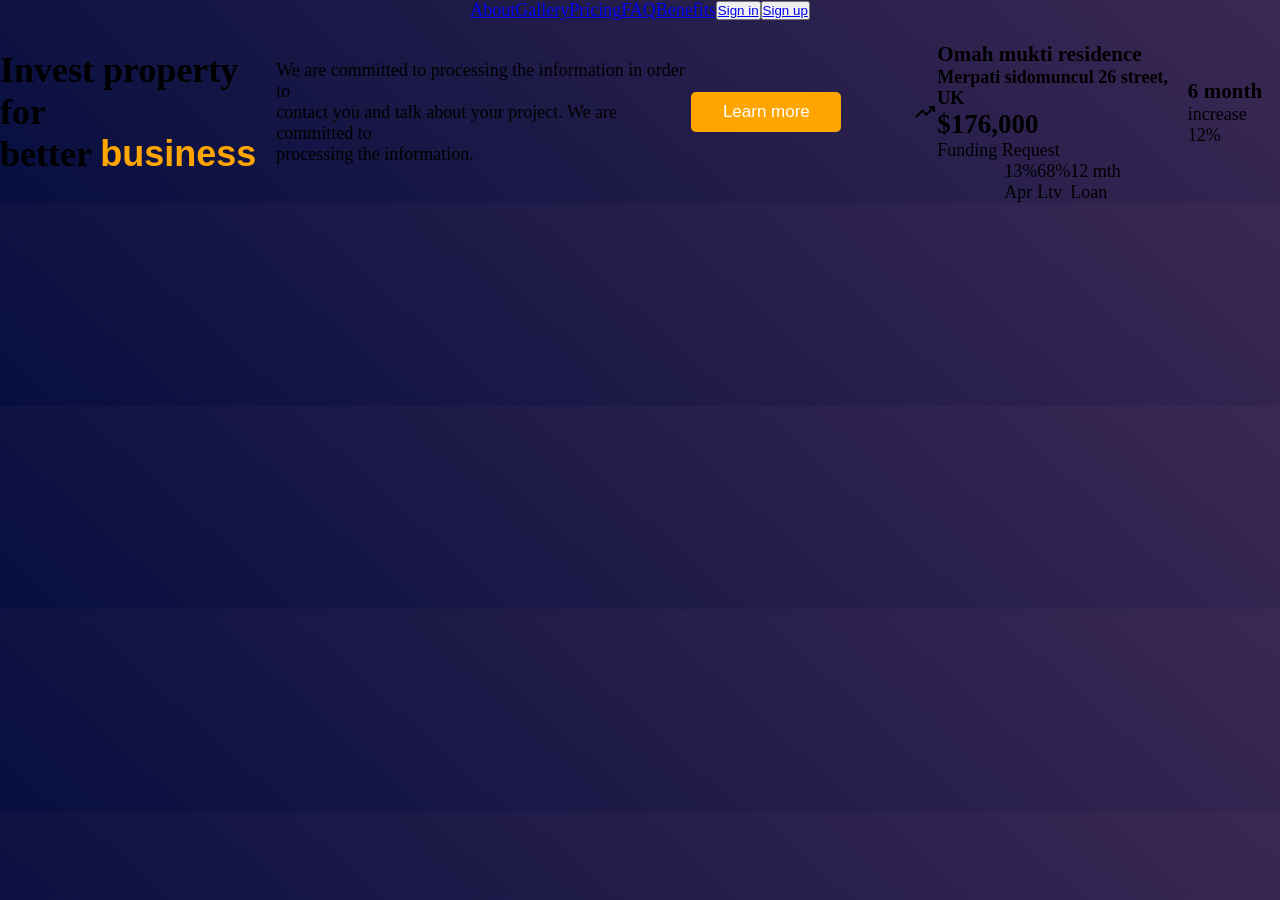
==== benefits.html @ aeea7142 "Add files via upload" ====
<!DOCTYPE html>
<html lang="en">
<head>
    <meta charset="UTF-8">
    <meta name="viewport" content="width=device-width, initial-scale=1.0">
    <title>Benefits</title>
    <link rel="stylesheet" href="../styles/nav.css">
    <link rel="stylesheet" href="../styles/benefits.css">
    <link rel="stylesheet" href="../globals.css">
    <link rel="shortcut icon" href="../sources/imgs/bussines.png" type="image/x-icon">
    <link rel="stylesheet" href="https://fonts.googleapis.com/css2?family=Material+Symbols+Outlined" />
</head>
<div class="nav__container centered">
            <div class="nav__bra centered">
                <div class="nav__info centered">
                    <div class="nav__logo">
                    </div>                
                    <span><a href="../pages/choice.html">About</a></span>
                    <span><a href="../pages/gallery.html">Gallery</a></span>
                    <span><a href="../pages/save.html">Pricing</a></span>
                    <span><a href="../pages/project.html">FAQ</a></span>
                    <span><a href="../index.html">Benefits</a></span>
                </div>
            <div class="nav__buttons centered">
                <button class="button__click__1"><span><a href="../pages/input.html">Sign in</a></span></button>
                <button class="button__click__2"><span><a href="../pages/input.html">Sign up</a></span></button>
            </div>
        </div>
    </div>
<body>
    <header class="header__container">
        <div class="inner__elems centered">
            <div class="info__placement centered">
                            <h1>
                Invest property for <br>better <span class="orange">business</span>
            </h1>
            <p>
                We are committed to processing the information in order to <br>contact you and talk about your project. We are committed to <br>processing the information.
            </p>
            <div class="info__buttons centered">
                <button class="button__click_1"><span><a href="../index.html">Learn more</a></span></button>
            </div>
            </div>
            <section class="green__squarre centered"><span class="material-symbols-outlined">
trending_up
</span></section>
            <div class="frame_">
                <div class="img__placement">
                    <img src="../sources/imgs/bussines.png" alt="">
                </div>
                <div class="info__placementt">
                    <h3>
                    Omah mukti residence
                </h3>
                <h4>
                    Merpati sidomuncul 26 street, UK
                </h4>
                <div class="connected">
                    <h2>
                        $176,000
                    </h2>
                    <p>
                        Funding Request
                    </p>
                </div>
                <div class="seperated__parts centered">
                    <div class="connected__2">
                        <span>13%</span>
                        <p>
                            Apr
                        </p>
                    </div>
                    <div class="connected__2">
                        <span>68%</span>
                        <p>
                            Ltv
                        </p>
                    </div>
                    <div class="connected__2">
                        <span>12 mth</span>
                        <p>
                            Loan
                        </p>
                    </div>
                </div>
                </div>
            </div>
            <section class="blue__squarre">
                <div class="blue__connect">
                    <h3>
                        6 month
                    </h3>
                    <p>
                        increase 12%
                    </p>
                </div>
            </section>
        </div>
    </header>
    <main class="main__container">
        
    </main>
    <footer class="footer__container">
        
    </footer>
</body>
</html>
---- globals.css ----
*,
*::before,
*::after{
    margin: 0;
    padding: 0;
    box-sizing: border-box;
}
:root{
    font-size: 18px;
    --black: #000;
    --white: #fff;
}
body{
    background: linear-gradient(222.26deg, #3a2853 1.22%, #040D3E 106.28%);

}
.centered{
    display: flex;
    justify-content: center;
    align-items: center;
}
.orange{
    color: orange;
    font-family: "Rubik", sans-serif;
}
.blue{
    color: rgba(132, 118, 170, 1);
}
.small{
    font-size: 24px;
    color: rgba(149, 161, 187, 1);
    font-weight: 400;
}
.connect__main{
    flex-direction: row;
}
.info__container{
    padding-top: 3rem;
    flex-direction: column;
    gap: 1.5rem;
}
.info__container h1{
    font-family: "Inter", sans-serif;
    color: #fff;
}
.info__container p{
    color: rgba(132, 118, 170, 1);
}
.info__buttons{
    padding-right: 4rem;
    gap: 1rem;
}
.button__click_1{
    min-width: 150px;
    height: 40px;
    background-color: orange;
    border: hidden;
    color: #fff;
    border-radius: 5px;
}
.button__click_1:hover{
    box-shadow: 
        0 0 35px #ff8c00,
        0 0 70px rgba(255, 140, 0, 0.9);
      transform: translateY(-2px);
}
.btn__send:hover{
    box-shadow: 
        0 0 35px #a60eed,
        0 0 70px rgba(255, 140, 0, 0.9);
      transform: translateY(-1px);
}
.button__click_1 span{
    font-size: 17px;
}
.button__click_2{
    min-width: 150px;
    height: 40px;
    background-color: inherit;
    border: 1px solid orange;
    color: orange;
    border-radius: 5px;
}
.button__click_2:hover{
    box-shadow: 
        0 0 35px #1a1a19,
        0 0 70px rgba(72, 73, 73, 0.9);
      transform: translateY(-3px);
}
.button__click_2 span{
    font-size: 17px;
}
.video__info{
    padding-left: 5rem;
    gap: 1rem;
}
.video__info span{
    color: rgba(109, 109, 120, 1);
}
.oblong{
    min-width: 120px;
    height: 60px;
    background: rgba(54, 28, 93, 1);
    border-radius: 5px;
}
.oblong::before{
    content: "";
    width: 30px;
    height: 30px;
    background-color: #fff;
    border-radius: 50%;
    position: absolute;
}
.oblong::after{
    content: "";
    width: 0px;
    height: 0px;
    border-top: 8px solid transparent;
    border-bottom: 8px solid transparent;
    border-left: 13px solid rgba(54, 28, 93, 1);
    position: absolute;
}
.img__placementtt{
    padding-left: 6rem;
}
.img__placementtt img{
    min-width: 550px;
    max-height: 900px;
}
.connect__souls{
    flex-direction: column;
    gap: 0.3rem;
}
.connect__souls span{
    margin-right: auto;
    font-size: 16px;
}

.foot__things{
    padding-top: 3rem;
    gap: 4rem;
    color: rgba(109, 109, 120, 1);
    font-family: "Oswald", sans-serif;
}
.connect__spann{
    gap: 0.5rem;
}
.connect__spann:nth-child(1){
    font-family: 'Gill Sans', 'Gill Sans MT', Calibri, 'Trebuchet MS', sans-serif;
}
.connect__spann:nth-child(2){
    font-family: 'Segoe UI', Tahoma, Geneva, Verdana, sans-serif;
}
.connect__spann:nth-child(3){
    font-family: Impact, Haettenschweiler, 'Arial Narrow Bold', sans-serif;
}
.connect__spann:nth-child(4){
    font-family: Verdana, Geneva, Tahoma, sans-serif;
}
.connect__spann:nth-child(5){
    font-family: system-ui, -apple-system, BlinkMacSystemFont, 'Segoe UI', Roboto, Oxygen, Ubuntu, Cantarell, 'Open Sans', 'Helvetica Neue', sans-serif;
}
.connect__spann:nth-child(6){
    font-family: 'Courier New', Courier, monospace;
}
.info__buttons span a{
    text-decoration: none;
    color: #fff;
}
.grid__object{
    padding: 3rem;
    font-size: 21px;
    color: #fff;
}
.upper__part{
    justify-content: space-between;
}
.circle__placement{
    gap: 2rem;
}
.circle{
    width: 45px;
    height: 45px;
    background-color: #512488;
    border-radius: 50%;
}
.column__placement{
    padding-top: 1.5rem;
    justify-content: space-between;
}
.column{
    flex-direction: column;
    gap: 0.7rem;
    font-family: "Inter", sans-serif;
}
.column h3{
    margin-right: auto;
    font-weight: 700;
    font-size: 20px;
}
.column span{
    margin-right: auto;
    font-weight: 100;
}
.foot__inf{
    padding-top: 7rem;
    gap: 3rem;
    color:rgba(141, 141, 141, 1);
}
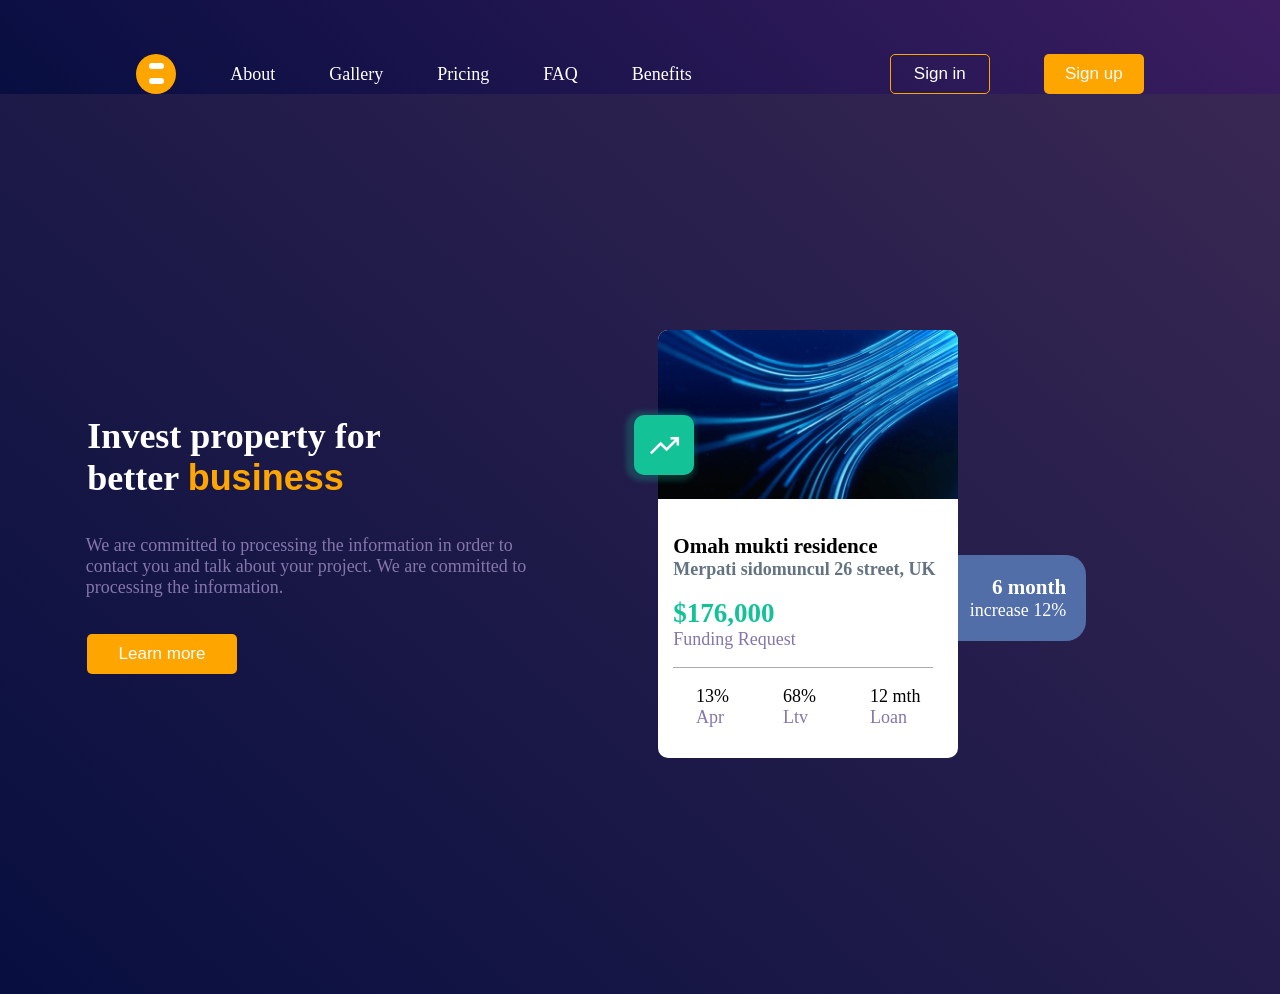
==== commit 8ac2ea15: "Update benefits.html" ====
--- a/benefits.html
+++ b/benefits.html
@@ -4,10 +4,10 @@
     <meta charset="UTF-8">
     <meta name="viewport" content="width=device-width, initial-scale=1.0">
     <title>Benefits</title>
-    <link rel="stylesheet" href="../styles/nav.css">
-    <link rel="stylesheet" href="../styles/benefits.css">
-    <link rel="stylesheet" href="../globals.css">
-    <link rel="shortcut icon" href="../sources/imgs/bussines.png" type="image/x-icon">
+    <link rel="stylesheet" href="nav.css">
+    <link rel="stylesheet" href="benefits.css">
+    <link rel="stylesheet" href="globals.css">
+    <link rel="shortcut icon" href="bussines.png" type="image/x-icon">
     <link rel="stylesheet" href="https://fonts.googleapis.com/css2?family=Material+Symbols+Outlined" />
 </head>
 <div class="nav__container centered">
@@ -22,8 +22,8 @@
                     <span><a href="../index.html">Benefits</a></span>
                 </div>
             <div class="nav__buttons centered">
-                <button class="button__click__1"><span><a href="../pages/input.html">Sign in</a></span></button>
-                <button class="button__click__2"><span><a href="../pages/input.html">Sign up</a></span></button>
+                <button class="button__click__1"><span><a href="input.html">Sign in</a></span></button>
+                <button class="button__click__2"><span><a href="input.html">Sign up</a></span></button>
             </div>
         </div>
     </div>
@@ -46,7 +46,7 @@
 </span></section>
             <div class="frame_">
                 <div class="img__placement">
-                    <img src="../sources/imgs/bussines.png" alt="">
+                    <img src="bussines.png" alt="">
                 </div>
                 <div class="info__placementt">
                     <h3>
@@ -104,4 +104,4 @@
         
     </footer>
 </body>
-</html>+</html>
--- a/nav.css
+++ b/nav.css
@@ -0,0 +1,96 @@
+.nav__container{
+    padding-top: 3rem;
+    background: linear-gradient(222.26deg, #3B1D60 1.22%, #040D3E 106.28%);
+    position: sticky;
+    top: 0;
+    z-index: 999;
+    width: 100%;
+}
+.nav__bra{
+    flex-direction: row;
+    gap: 11rem;
+}
+.nav__logo{
+    width: 40px;
+    height: 40px;
+    border-radius: 50%;
+    background-color: orange;
+    display: flex;
+    flex-direction: column;
+    justify-content: center;
+    align-items: center;
+}
+.nav__logo::after{
+    content: "";
+    width: 15px;
+    height: 6px;
+    background-color: #fff;
+    position: absolute;
+    border-radius: 20px;
+    top: 67%;
+}
+.nav__logo::before{
+    content: "";
+    width: 15px;
+    height: 6px;
+    background-color: #fff;
+    position: absolute;
+    border-radius: 20px;
+    top: 83%;
+}
+.nav__info{
+    gap: 3rem;
+    color: #ffffff;
+}
+.nav__info span a{
+    text-decoration: none;
+    color: #fff;
+    transition: color 0.2s;
+}
+.nav__info span a:hover{
+    color: orange;
+    transition: 0.3 s;
+}
+
+.nav__buttons{
+    gap: 3rem;
+}
+.nav__buttons span a{
+    text-decoration: none;
+    color: #fff;
+    transition: color 0.2s;
+}
+.button__click__1{
+    min-width: 100px;
+    height: 40px;
+    background-color: inherit;
+    border: 1px solid orange;
+    border-radius: 5px;
+}
+.button__click__1:hover{
+    box-shadow: 
+        0 0 35px #1a1a19,
+        0 0 70px rgba(72, 73, 73, 0.9);
+      transform: translateY(-3px);
+}
+.button__click__1 span{
+    color: orange;
+    font-size: 17px;
+}
+.button__click__2{
+    min-width: 100px;
+    height: 40px;
+    background-color: orange;
+    border: hidden;
+    border-radius: 5px;
+}
+.button__click__2:hover{
+        box-shadow: 
+        0 0 35px #ff8c00,
+        0 0 70px rgba(255, 140, 0, 0.9);
+      transform: translateY(-2px);
+}
+.button__click__2 span{
+    font-size: 17px;
+    color: #fff;
+}
--- a/benefits.css
+++ b/benefits.css
@@ -0,0 +1,101 @@
+*,
+*::before,
+*::after{
+    margin: 0;
+    padding: 0;
+    box-sizing: border-box;
+}
+:root{
+    font-size: 18px;
+    --black: #000;
+    --white: #fff;
+}
+body{
+    background: linear-gradient(222.26deg, #3B1D60 1.22%, #040D3E 106.28%);
+
+}
+.centered{
+    display: flex;
+    justify-content: center;
+    align-items: center;
+}
+.inner__elems{
+    height: 100vh;
+    flex-direction: row;
+    gap: 2rem;
+}
+.info__placement{
+    flex-direction: column;
+    gap: 2rem;
+}
+.inner__elems h1{
+    padding-right: 8rem;
+    color: #fff;
+}.inner__elems p{
+    color: rgba(132, 118, 170, 1);
+}.info__buttons{
+    margin-right: 12rem;
+}
+.frame_{
+    min-width: 300px;
+    max-height: 900px;
+    background-color: #fff;
+    border-radius: 10px;
+    z-index: 1;
+}
+.green__squarre{
+    width: 60px;
+    height: 60px;
+    background: rgba(19, 194, 150, 1);
+    box-shadow: -3px 1px 5px 5px rgba(19, 194, 150, 0.24);
+    position: relative;
+    border-radius: 10px;
+    z-index: 3;
+    bottom: 5.5rem;
+    left: 4rem;
+}
+.green__squarre span{
+    font-size: 35px;
+    color: #fff;
+}
+.info__placementt{
+    padding: 30px 15px;
+}
+.info__placementt h4{
+    color: rgba(99, 115, 129, 1);
+}
+.img__placement img{
+    width: 300px;
+    max-height: 700px;
+    border-radius: 10px 10px 0px 0px;
+
+}
+.connected{
+    width: 260px;
+    height: 70px;
+    border-bottom: 1px solid rgb(175, 171, 171);
+    margin-top: 1rem;
+    margin-bottom: 1rem;
+}
+.connected h2{
+    color: rgba(19, 194, 150, 1);
+}
+.seperated__parts{
+    flex-direction: row;
+    gap: 3rem;
+}
+.blue__squarre{
+    min-width: 200px;
+    max-height: 100px;
+    padding: 20px;
+    border-radius: 20px;
+    text-align: right;
+    color: #fff;
+    background: rgba(81, 110, 169, 1);
+    position: relative;
+    top: 3rem;
+    right: 6rem;
+}
+.blue__squarre p{
+    color: #fff;
+}
